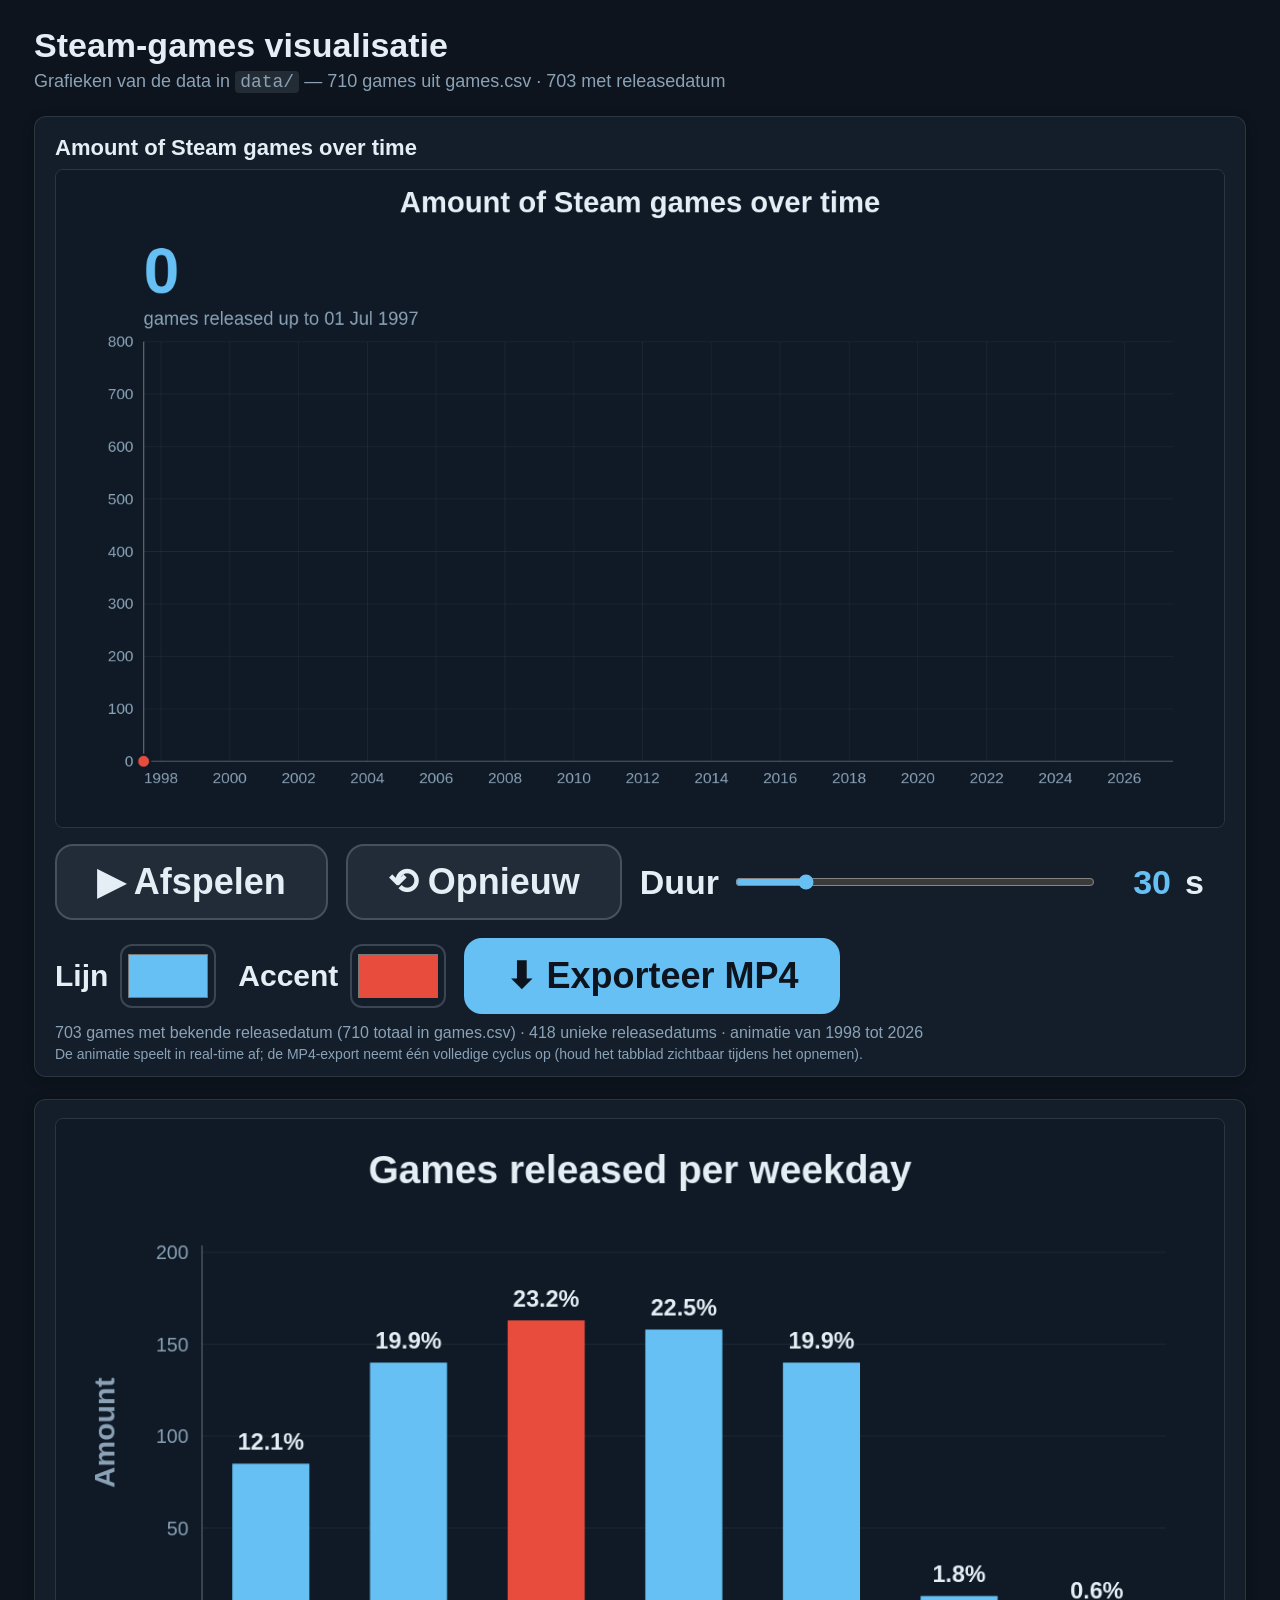
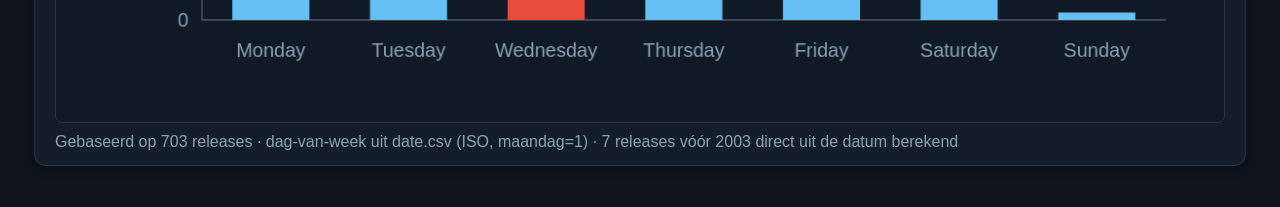
==== viz/index.html @ 36cf76b1 "z" ====
<!DOCTYPE html>
<html lang="nl">
<head>
<meta charset="utf-8">
<meta name="viewport" content="width=device-width, initial-scale=1">
<title>Steam-games visualisatie</title>
<link rel="stylesheet" href="static/style.css">
</head>
<body>

<header>
  <h1>Steam-games visualisatie</h1>
  <p class="sub">Grafieken van de data in <code>data/</code> — <span id="dataInfo">laden…</span></p>
</header>

<main>

  <!-- ===================== Tijdlijn (geanimeerd) ===================== -->
  <section class="card">
    <div class="card-head">
      <h2>Amount of Steam games over time</h2>
      <span id="recBadge" class="badge" hidden>⏺ Opnemen…</span>
    </div>

    <div class="canvas-wrap">
      <canvas id="timelineCanvas" width="1600" height="900"></canvas>
    </div>

    <div class="controls">
      <button id="playBtn" class="btn" title="Afspelen / pauzeren">▶ Afspelen</button>
      <button id="restartBtn" class="btn" title="Opnieuw vanaf het begin">⟲ Opnieuw</button>

      <label class="dur" for="durSlider">Duur
        <input type="range" id="durSlider" min="10" max="120" step="5" value="30">
        <output id="durVal" for="durSlider">30</output> s
      </label>

      <span class="colors">
        <label class="color" for="lineColor">Lijn
          <input type="color" id="lineColor" value="#66c0f4" title="Kleur van de lijn, het oppervlak en de balken">
        </label>
        <label class="color" for="accentColor">Accent
          <input type="color" id="accentColor" value="#e74c3c" title="Kleur van de stip en de drukste dag">
        </label>
      </span>

      <button id="exportBtn" class="btn primary" title="De animatie (één volledige cyclus) opnemen en downloaden als MP4">
        ⬇ Exporteer MP4
      </button>
      <span id="exportStatus" class="status" hidden></span>
    </div>

    <p class="foot" id="timelineFoot">Laden…</p>
    <p class="hint">De animatie speelt in real-time af; de MP4-export neemt één volledige cyclus op
      (houd het tabblad zichtbaar tijdens het opnemen).</p>
  </section>

  <!-- ===================== Weekday (statisch) ===================== -->
  <section class="card">
    <div class="canvas-wrap">
      <canvas id="weekdayCanvas" width="1200" height="620"></canvas>
    </div>

    <p class="foot" id="weekdayFoot">Laden…</p>
  </section>

</main>

<script src="static/app.js"></script>
</body>
</html>
---- viz/static/style.css ----
/* Steam-games visualisatie - styling (DONKER thema) */

:root {
  --bg: #0d141d;
  --card: #141e2a;
  --card-border: rgba(199, 213, 224, 0.13);
  --text: #e6eef5;
  --muted: #8ba2b6;
  --ui-accent: #66c0f4;
  --ui-accent-hover: #8ed2f8;
  --btn-bg: rgba(199, 213, 224, 0.08);
  --btn-bg-hover: rgba(199, 213, 224, 0.16);
  --btn-border: rgba(199, 213, 224, 0.22);
  --danger: #e74c3c;
}

* { box-sizing: border-box; }

[hidden] { display: none !important; }

body {
  margin: 0;
  background: var(--bg);
  color: var(--text);
  font-family: "Segoe UI", Arial, sans-serif;
  font-size: 15px;
}

header {
  padding: 26px 34px 10px;
  max-width: 1500px;
  margin: 0 auto;
}
header h1 {
  margin: 0;
  font-size: 34px;
  color: var(--text);
}
header .sub { margin: 6px 0 0; color: var(--muted); font-size: 18px; }
code { background: rgba(199, 213, 224, 0.12); border-radius: 4px; padding: 1px 5px; }

main {
  max-width: 1500px;
  margin: 0 auto;
  padding: 14px 34px 40px;
  display: flex;
  flex-direction: column;
  gap: 22px;
}

.card {
  background: var(--card);
  border: 1px solid var(--card-border);
  border-radius: 12px;
  padding: 18px 20px 14px;
  box-shadow: 0 2px 12px rgba(0, 0, 0, 0.25);
}

.card-head {
  display: flex;
  align-items: center;
  justify-content: space-between;
  gap: 12px;
  margin-bottom: 8px;
}
.card-head h2 {
  margin: 0;
  font-size: 22px;
  color: var(--text);
}

.badge {
  background: var(--danger);
  color: #fff;
  font-size: 24px;
  font-weight: 600;
  border-radius: 999px;
  padding: 6px 18px;
  letter-spacing: 0.3px;
}

.canvas-wrap canvas {
  display: block;
  width: 100%;
  height: auto;
  border: 1px solid var(--card-border);
  border-radius: 8px;
}

/* ---- Bediening bovenaan de pagina (250% groter) ---- */
.controls {
  display: flex;
  flex-wrap: wrap;
  align-items: center;
  gap: 18px;
  margin-top: 16px;
}
.btn {
  background: var(--btn-bg);
  border: 2px solid var(--btn-border);
  color: var(--text);
  border-radius: 18px;
  padding: 18px 40px;
  font-size: 36px;
  font-weight: 700;
  line-height: 1;
  cursor: pointer;
  transition: background 0.15s, border-color 0.15s;
}
.btn:hover { background: var(--btn-bg-hover); border-color: var(--ui-accent); }
.btn.primary {
  background: var(--ui-accent);
  border-color: var(--ui-accent);
  color: #0d141d;
}
.btn.primary:hover { background: var(--ui-accent-hover); }
.btn:disabled { opacity: 0.45; cursor: default; }
.btn.recording { background: var(--danger); border-color: var(--danger); color: #fff; }

.dur {
  display: inline-flex;
  align-items: center;
  gap: 14px;
  color: var(--text);
  font-size: 34px;
  font-weight: 600;
}
.dur input[type="range"] {
  width: 360px;
  height: 14px;
  accent-color: var(--ui-accent);
  cursor: pointer;
}
.dur output {
  min-width: 60px;
  text-align: right;
  color: var(--ui-accent);
  font-weight: 700;
}

.colors {
  display: inline-flex;
  align-items: center;
  gap: 22px;
}
.color {
  display: inline-flex;
  align-items: center;
  gap: 12px;
  color: var(--text);
  font-size: 30px;
  font-weight: 600;
}
.color input[type="color"] {
  width: 96px;
  height: 64px;
  padding: 4px;
  background: var(--card);
  border: 2px solid var(--btn-border);
  border-radius: 12px;
  cursor: pointer;
}

.status { color: var(--muted); font-size: 26px; }

.foot { margin: 10px 0 0; color: var(--muted); font-size: 16px; }
.hint { margin: 4px 0 0; color: var(--muted); font-size: 14px; }

.error-box {
  background: rgba(231, 76, 60, 0.15);
  border: 1px solid rgba(231, 76, 60, 0.45);
  color: #ffb3a7;
  border-radius: 8px;
  padding: 12px 16px;
  font-size: 16px;
}
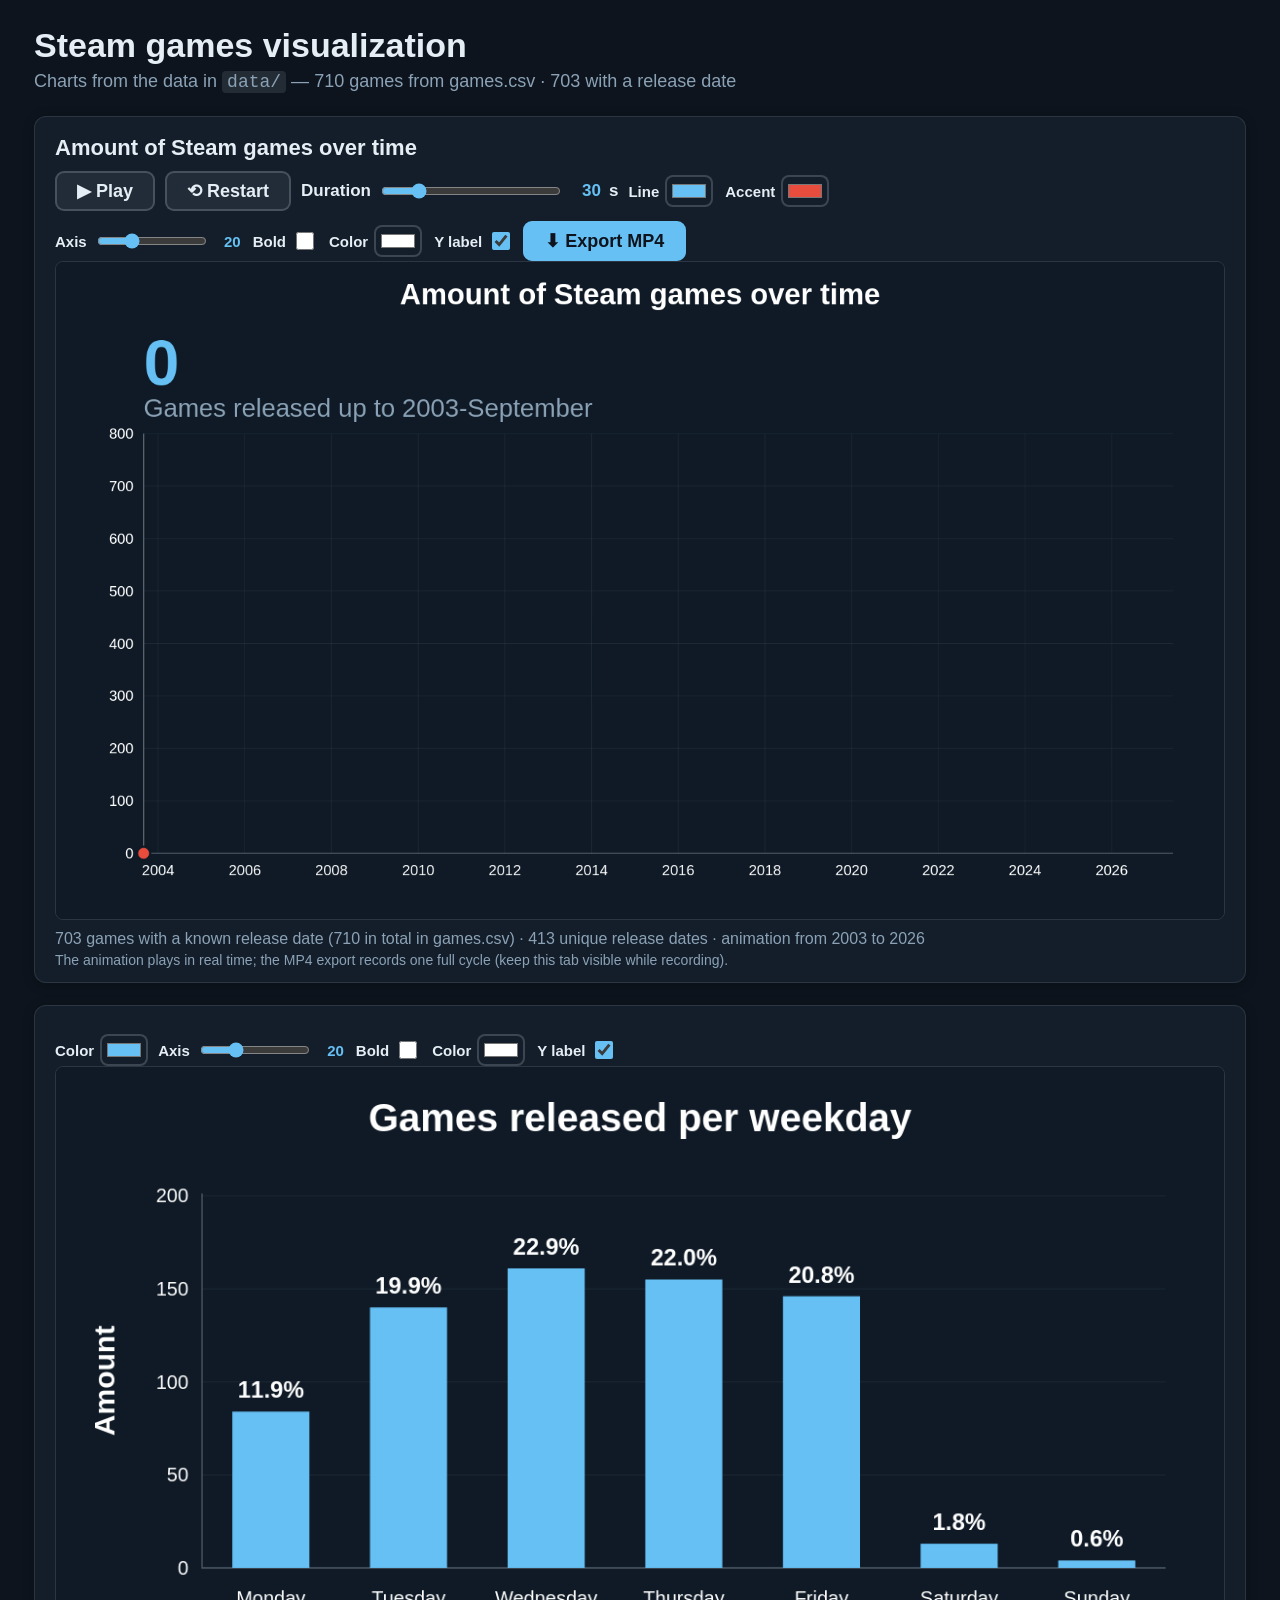
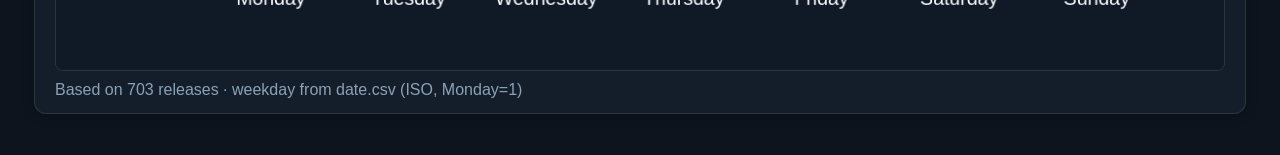
==== commit e04ad5fa: "z" ====
--- a/viz/index.html
+++ b/viz/index.html
@@ -1,67 +1,107 @@
 <!DOCTYPE html>
-<html lang="nl">
+<html lang="en">
 <head>
 <meta charset="utf-8">
 <meta name="viewport" content="width=device-width, initial-scale=1">
-<title>Steam-games visualisatie</title>
+<title>Steam games visualization</title>
 <link rel="stylesheet" href="static/style.css">
 </head>
 <body>
 
 <header>
-  <h1>Steam-games visualisatie</h1>
-  <p class="sub">Grafieken van de data in <code>data/</code> — <span id="dataInfo">laden…</span></p>
+  <h1>Steam games visualization</h1>
+  <p class="sub">Charts from the data in <code>data/</code> — <span id="dataInfo">Loading…</span></p>
 </header>
 
 <main>
 
-  <!-- ===================== Tijdlijn (geanimeerd) ===================== -->
+  <!-- ===================== Timeline (animated) ===================== -->
   <section class="card">
     <div class="card-head">
       <h2>Amount of Steam games over time</h2>
-      <span id="recBadge" class="badge" hidden>⏺ Opnemen…</span>
+      <span id="recBadge" class="badge" hidden>⏺ Recording…</span>
+    </div>
+
+    <div class="controls">
+      <button id="playBtn" class="btn" title="Play / pause">▶ Play</button>
+      <button id="restartBtn" class="btn" title="Restart from the beginning">⟲ Restart</button>
+
+      <label class="dur" for="durSlider">Duration
+        <input type="range" id="durSlider" min="10" max="120" step="5" value="30">
+        <output id="durVal" for="durSlider">30</output> s
+      </label>
+
+      <span class="colors">
+        <label class="color" for="lineColor">Line
+          <input type="color" id="lineColor" value="#66c0f4" title="Color of the line, the area and the counter">
+        </label>
+        <label class="color" for="accentColor">Accent
+          <input type="color" id="accentColor" value="#e74c3c" title="Color of the dot on the timeline">
+        </label>
+      </span>
+
+      <span class="axisgroup" title="X/Y axis values: size, bold, color and the y-axis label">
+        <label class="as-size" for="axisSize">Axis
+          <input type="range" id="axisSize" min="10" max="44" step="1" value="20">
+          <output id="axisSizeVal" for="axisSize">20</output>
+        </label>
+        <label class="tick" for="axisBold">Bold
+          <input type="checkbox" id="axisBold" title="Axis values in bold">
+        </label>
+        <label class="color" for="axisColor">Color
+          <input type="color" id="axisColor" value="#ffffff" title="Color of the axis values">
+        </label>
+        <label class="tick" for="axisYLabel" title="Show the label along the y-axis (e.g. Amount)">Y label
+          <input type="checkbox" id="axisYLabel" checked>
+        </label>
+      </span>
+
+      <button id="exportBtn" class="btn primary" title="Record one full cycle of the animation and download it as MP4">
+        ⬇ Export MP4
+      </button>
+      <span id="exportStatus" class="status" hidden></span>
     </div>
 
     <div class="canvas-wrap">
       <canvas id="timelineCanvas" width="1600" height="900"></canvas>
     </div>
 
+    <p class="foot" id="timelineFoot">Loading…</p>
+    <p class="hint">The animation plays in real time; the MP4 export records one full cycle
+      (keep this tab visible while recording).</p>
+  </section>
+
+  <!-- ===================== Weekday (static) ===================== -->
+  <section class="card">
     <div class="controls">
-      <button id="playBtn" class="btn" title="Afspelen / pauzeren">▶ Afspelen</button>
-      <button id="restartBtn" class="btn" title="Opnieuw vanaf het begin">⟲ Opnieuw</button>
-
-      <label class="dur" for="durSlider">Duur
-        <input type="range" id="durSlider" min="10" max="120" step="5" value="30">
-        <output id="durVal" for="durSlider">30</output> s
-      </label>
-
       <span class="colors">
-        <label class="color" for="lineColor">Lijn
-          <input type="color" id="lineColor" value="#66c0f4" title="Kleur van de lijn, het oppervlak en de balken">
-        </label>
-        <label class="color" for="accentColor">Accent
-          <input type="color" id="accentColor" value="#e74c3c" title="Kleur van de stip en de drukste dag">
+        <label class="color" for="weekdayColor">Color
+          <input type="color" id="weekdayColor" value="#66c0f4" title="Color of the bars of this chart">
         </label>
       </span>
 
-      <button id="exportBtn" class="btn primary" title="De animatie (één volledige cyclus) opnemen en downloaden als MP4">
-        ⬇ Exporteer MP4
-      </button>
-      <span id="exportStatus" class="status" hidden></span>
+      <span class="axisgroup" title="X/Y axis values of this chart (shared with the other charts)">
+        <label class="as-size" for="wdAxisSize">Axis
+          <input type="range" id="wdAxisSize" min="10" max="44" step="1" value="20">
+          <output id="wdAxisSizeVal" for="wdAxisSize">20</output>
+        </label>
+        <label class="tick" for="wdBold">Bold
+          <input type="checkbox" id="wdBold" title="Axis values in bold">
+        </label>
+        <label class="color" for="wdAxisColor">Color
+          <input type="color" id="wdAxisColor" value="#ffffff" title="Color of the axis values">
+        </label>
+        <label class="tick" for="wdYLabel" title="Show the y-axis label (Amount)">Y label
+          <input type="checkbox" id="wdYLabel" checked>
+        </label>
+      </span>
     </div>
 
-    <p class="foot" id="timelineFoot">Laden…</p>
-    <p class="hint">De animatie speelt in real-time af; de MP4-export neemt één volledige cyclus op
-      (houd het tabblad zichtbaar tijdens het opnemen).</p>
-  </section>
-
-  <!-- ===================== Weekday (statisch) ===================== -->
-  <section class="card">
     <div class="canvas-wrap">
       <canvas id="weekdayCanvas" width="1200" height="620"></canvas>
     </div>
 
-    <p class="foot" id="weekdayFoot">Laden…</p>
+    <p class="foot" id="weekdayFoot">Loading…</p>
   </section>
 
 </main>
--- a/viz/static/style.css
+++ b/viz/static/style.css
@@ -87,21 +87,21 @@
   border-radius: 8px;
 }
 
-/* ---- Bediening bovenaan de pagina (250% groter) ---- */
+/* ---- Bediening bovenaan de pagina ---- */
 .controls {
   display: flex;
   flex-wrap: wrap;
   align-items: center;
-  gap: 18px;
-  margin-top: 16px;
+  gap: 10px;
+  margin-top: 10px;
 }
 .btn {
   background: var(--btn-bg);
   border: 2px solid var(--btn-border);
   color: var(--text);
-  border-radius: 18px;
-  padding: 18px 40px;
-  font-size: 36px;
+  border-radius: 9px;
+  padding: 9px 20px;
+  font-size: 18px;
   font-weight: 700;
   line-height: 1;
   cursor: pointer;
@@ -120,19 +120,19 @@
 .dur {
   display: inline-flex;
   align-items: center;
-  gap: 14px;
-  color: var(--text);
-  font-size: 34px;
+  gap: 8px;
+  color: var(--text);
+  font-size: 17px;
   font-weight: 600;
 }
 .dur input[type="range"] {
-  width: 360px;
-  height: 14px;
+  width: 180px;
+  height: 8px;
   accent-color: var(--ui-accent);
   cursor: pointer;
 }
 .dur output {
-  min-width: 60px;
+  min-width: 30px;
   text-align: right;
   color: var(--ui-accent);
   font-weight: 700;
@@ -141,27 +141,68 @@
 .colors {
   display: inline-flex;
   align-items: center;
-  gap: 22px;
+  gap: 12px;
 }
 .color {
   display: inline-flex;
   align-items: center;
-  gap: 12px;
-  color: var(--text);
-  font-size: 30px;
+  gap: 6px;
+  color: var(--text);
+  font-size: 15px;
   font-weight: 600;
 }
 .color input[type="color"] {
-  width: 96px;
-  height: 64px;
-  padding: 4px;
+  width: 48px;
+  height: 32px;
+  padding: 3px;
   background: var(--card);
   border: 2px solid var(--btn-border);
-  border-radius: 12px;
-  cursor: pointer;
-}
-
-.status { color: var(--muted); font-size: 26px; }
+  border-radius: 8px;
+  cursor: pointer;
+}
+
+.axisgroup {
+  display: inline-flex;
+  align-items: center;
+  gap: 12px;
+}
+.as-size {
+  display: inline-flex;
+  align-items: center;
+  gap: 8px;
+  color: var(--text);
+  font-size: 15px;
+  font-weight: 600;
+}
+.as-size input[type="range"] {
+  width: 110px;
+  height: 8px;
+  accent-color: var(--ui-accent);
+  cursor: pointer;
+}
+.as-size output {
+  min-width: 24px;
+  text-align: right;
+  color: var(--ui-accent);
+  font-weight: 700;
+}
+.tick {
+  display: inline-flex;
+  align-items: center;
+  gap: 6px;
+  color: var(--text);
+  font-size: 15px;
+  font-weight: 600;
+  cursor: pointer;
+}
+.tick input {
+  width: 18px;
+  height: 18px;
+  accent-color: var(--ui-accent);
+  cursor: pointer;
+}
+
+.status { color: var(--muted); font-size: 13px; }
 
 .foot { margin: 10px 0 0; color: var(--muted); font-size: 16px; }
 .hint { margin: 4px 0 0; color: var(--muted); font-size: 14px; }
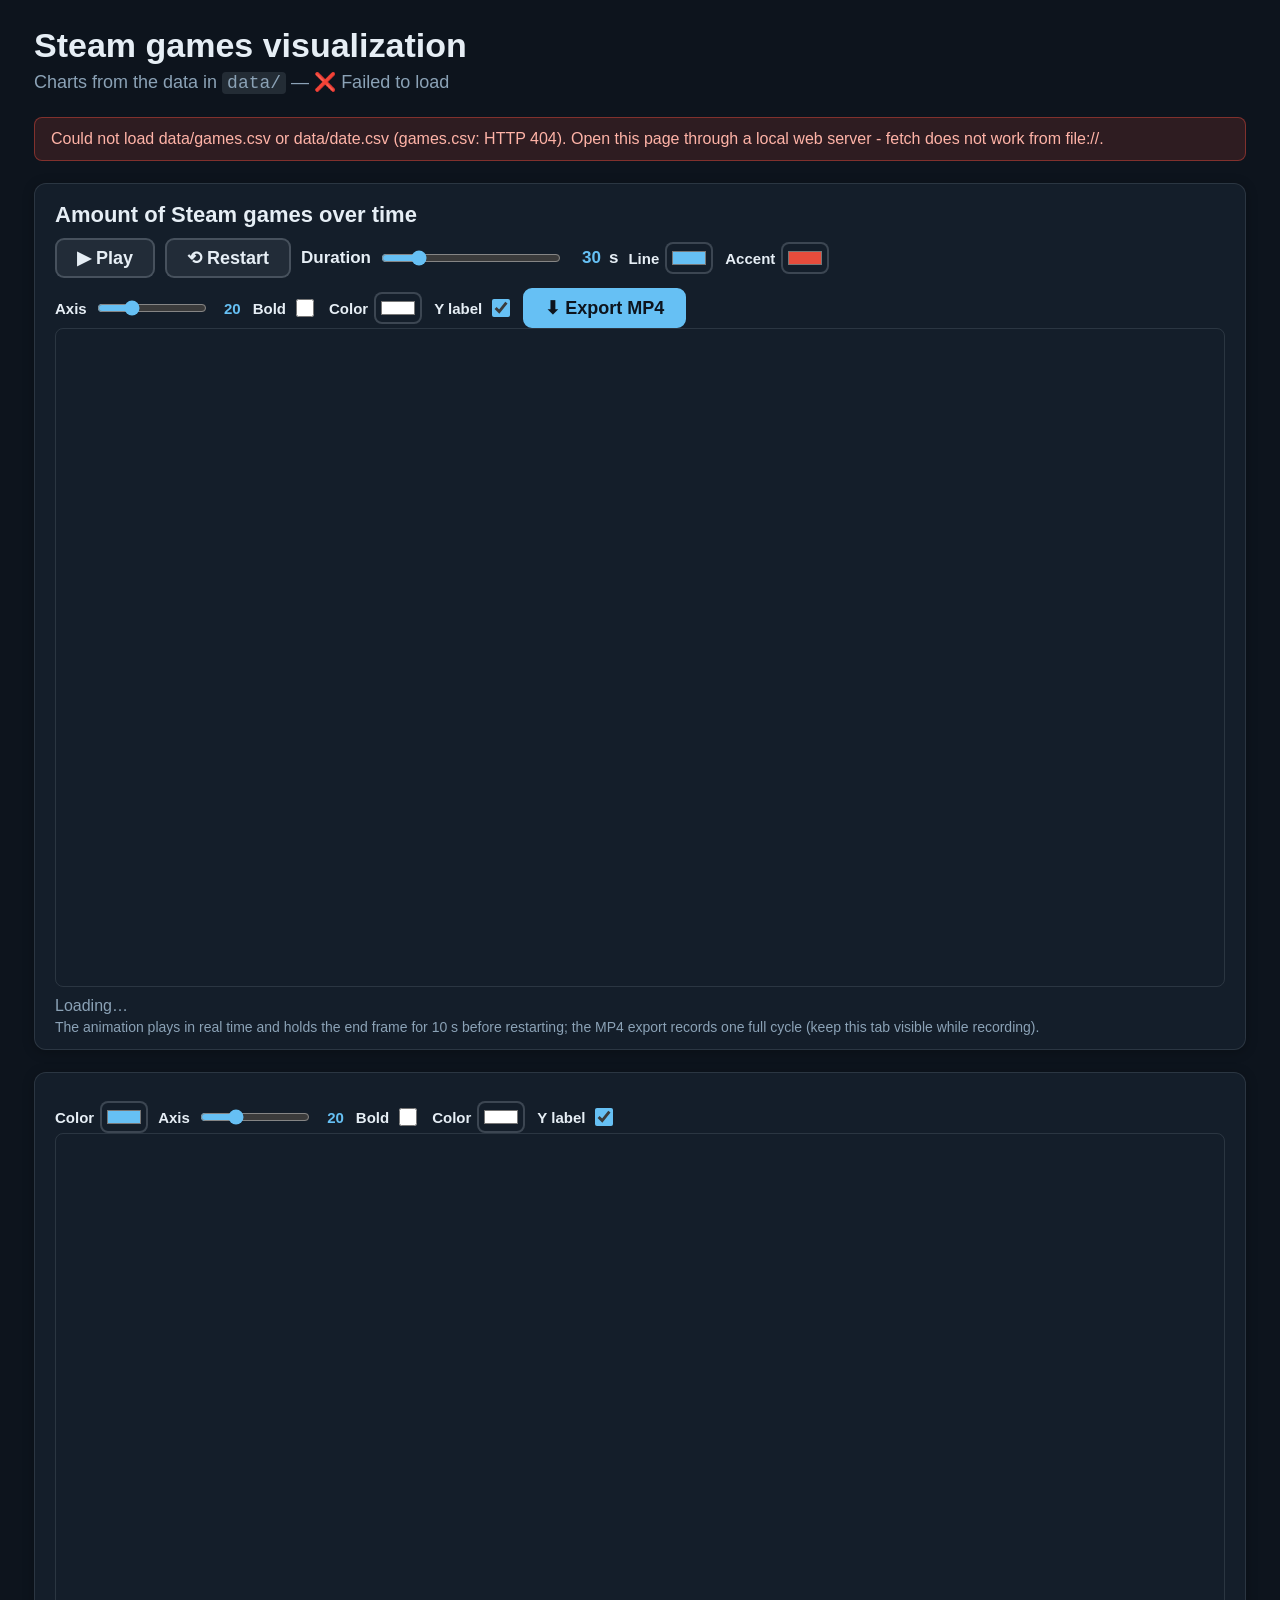
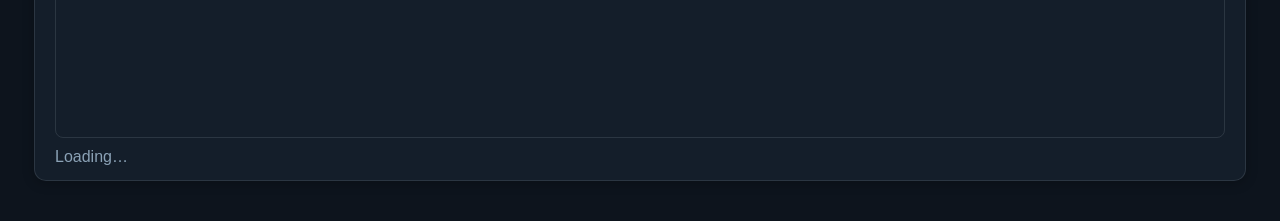
==== commit 055d9502: "fix layout visuals" ====
--- a/viz/index.html
+++ b/viz/index.html
@@ -67,8 +67,8 @@
     </div>
 
     <p class="foot" id="timelineFoot">Loading…</p>
-    <p class="hint">The animation plays in real time; the MP4 export records one full cycle
-      (keep this tab visible while recording).</p>
+    <p class="hint">The animation plays in real time and holds the end frame for 10 s before
+      restarting; the MP4 export records one full cycle (keep this tab visible while recording).</p>
   </section>
 
   <!-- ===================== Weekday (static) ===================== -->
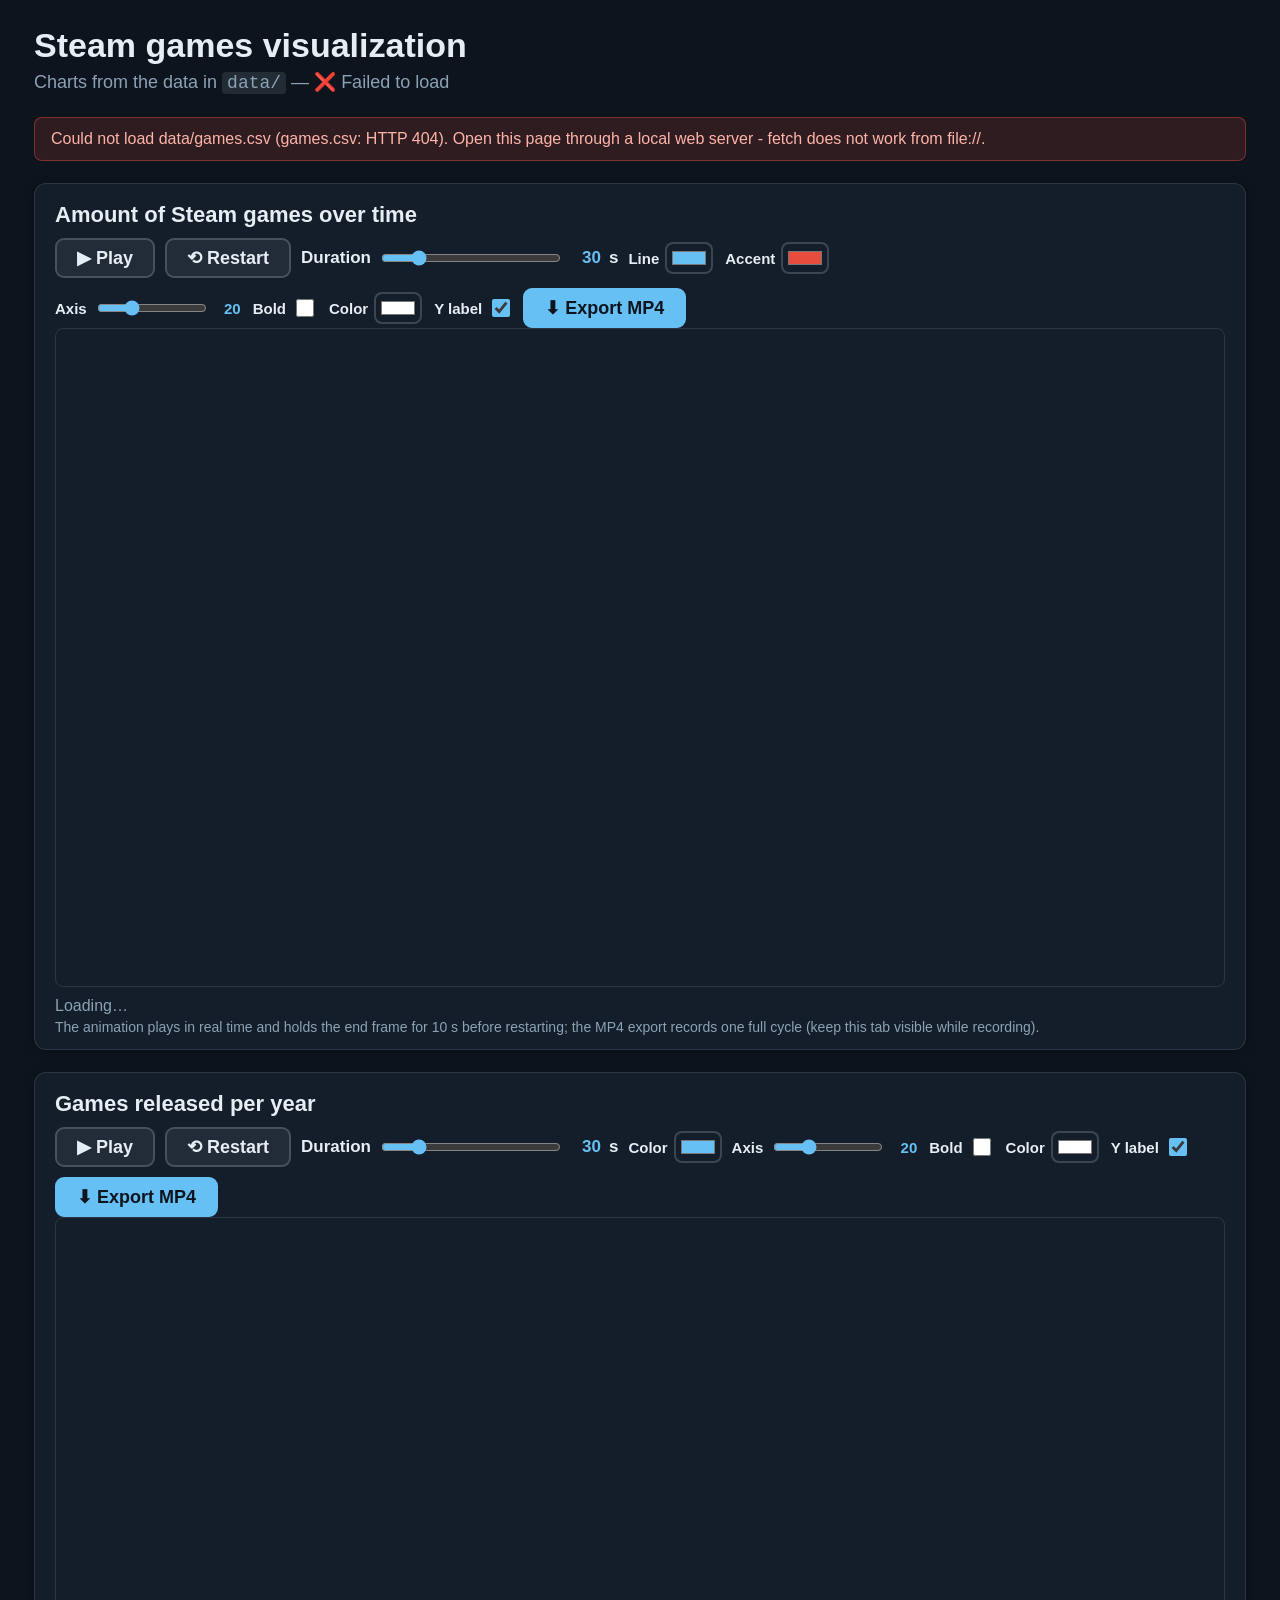
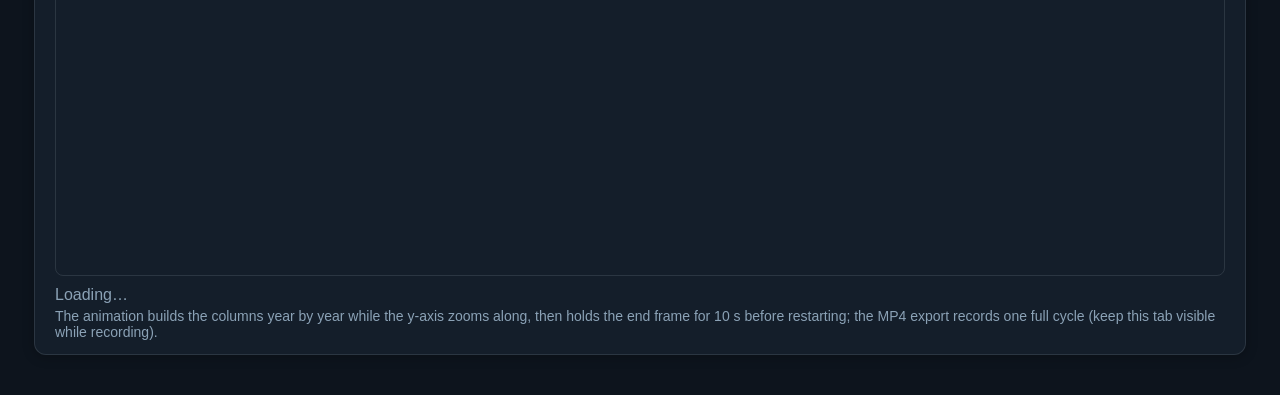
==== commit 5cba7ba3: "e" ====
--- a/viz/index.html
+++ b/viz/index.html
@@ -71,37 +71,58 @@
       restarting; the MP4 export records one full cycle (keep this tab visible while recording).</p>
   </section>
 
-  <!-- ===================== Weekday (static) ===================== -->
+  <!-- ===================== Per year (animated) ===================== -->
   <section class="card">
+    <div class="card-head">
+      <h2>Games released per year</h2>
+      <span id="yrRecBadge" class="badge" hidden>⏺ Recording…</span>
+    </div>
+
     <div class="controls">
+      <button id="yrPlayBtn" class="btn" title="Play / pause">▶ Play</button>
+      <button id="yrRestartBtn" class="btn" title="Restart from the beginning">⟲ Restart</button>
+
+      <label class="dur" for="yrDurSlider">Duration
+        <input type="range" id="yrDurSlider" min="10" max="120" step="5" value="30">
+        <output id="yrDurVal" for="yrDurSlider">30</output> s
+      </label>
+
       <span class="colors">
-        <label class="color" for="weekdayColor">Color
-          <input type="color" id="weekdayColor" value="#66c0f4" title="Color of the bars of this chart">
+        <label class="color" for="yearlyColor">Color
+          <input type="color" id="yearlyColor" value="#66c0f4" title="Color of the bars of this chart">
         </label>
       </span>
 
       <span class="axisgroup" title="X/Y axis values of this chart (shared with the other charts)">
-        <label class="as-size" for="wdAxisSize">Axis
-          <input type="range" id="wdAxisSize" min="10" max="44" step="1" value="20">
-          <output id="wdAxisSizeVal" for="wdAxisSize">20</output>
+        <label class="as-size" for="yrAxisSize">Axis
+          <input type="range" id="yrAxisSize" min="10" max="44" step="1" value="20">
+          <output id="yrAxisSizeVal" for="yrAxisSize">20</output>
         </label>
-        <label class="tick" for="wdBold">Bold
-          <input type="checkbox" id="wdBold" title="Axis values in bold">
+        <label class="tick" for="yrBold">Bold
+          <input type="checkbox" id="yrBold" title="Axis values in bold">
         </label>
-        <label class="color" for="wdAxisColor">Color
-          <input type="color" id="wdAxisColor" value="#ffffff" title="Color of the axis values">
+        <label class="color" for="yrAxisColor">Color
+          <input type="color" id="yrAxisColor" value="#ffffff" title="Color of the axis values">
         </label>
-        <label class="tick" for="wdYLabel" title="Show the y-axis label (Amount)">Y label
-          <input type="checkbox" id="wdYLabel" checked>
+        <label class="tick" for="yrYLabel" title="Show the y-axis label (Amount)">Y label
+          <input type="checkbox" id="yrYLabel" checked>
         </label>
       </span>
+
+      <button id="yrExportBtn" class="btn primary" title="Record one full cycle of the animation and download it as MP4">
+        ⬇ Export MP4
+      </button>
+      <span id="yrExportStatus" class="status" hidden></span>
     </div>
 
     <div class="canvas-wrap">
-      <canvas id="weekdayCanvas" width="1200" height="620"></canvas>
+      <canvas id="yearlyCanvas" width="1600" height="900"></canvas>
     </div>
 
-    <p class="foot" id="weekdayFoot">Loading…</p>
+    <p class="foot" id="yearlyFoot">Loading…</p>
+    <p class="hint">The animation builds the columns year by year while the y-axis zooms along,
+      then holds the end frame for 10 s before restarting; the MP4 export records one full cycle
+      (keep this tab visible while recording).</p>
   </section>
 
 </main>
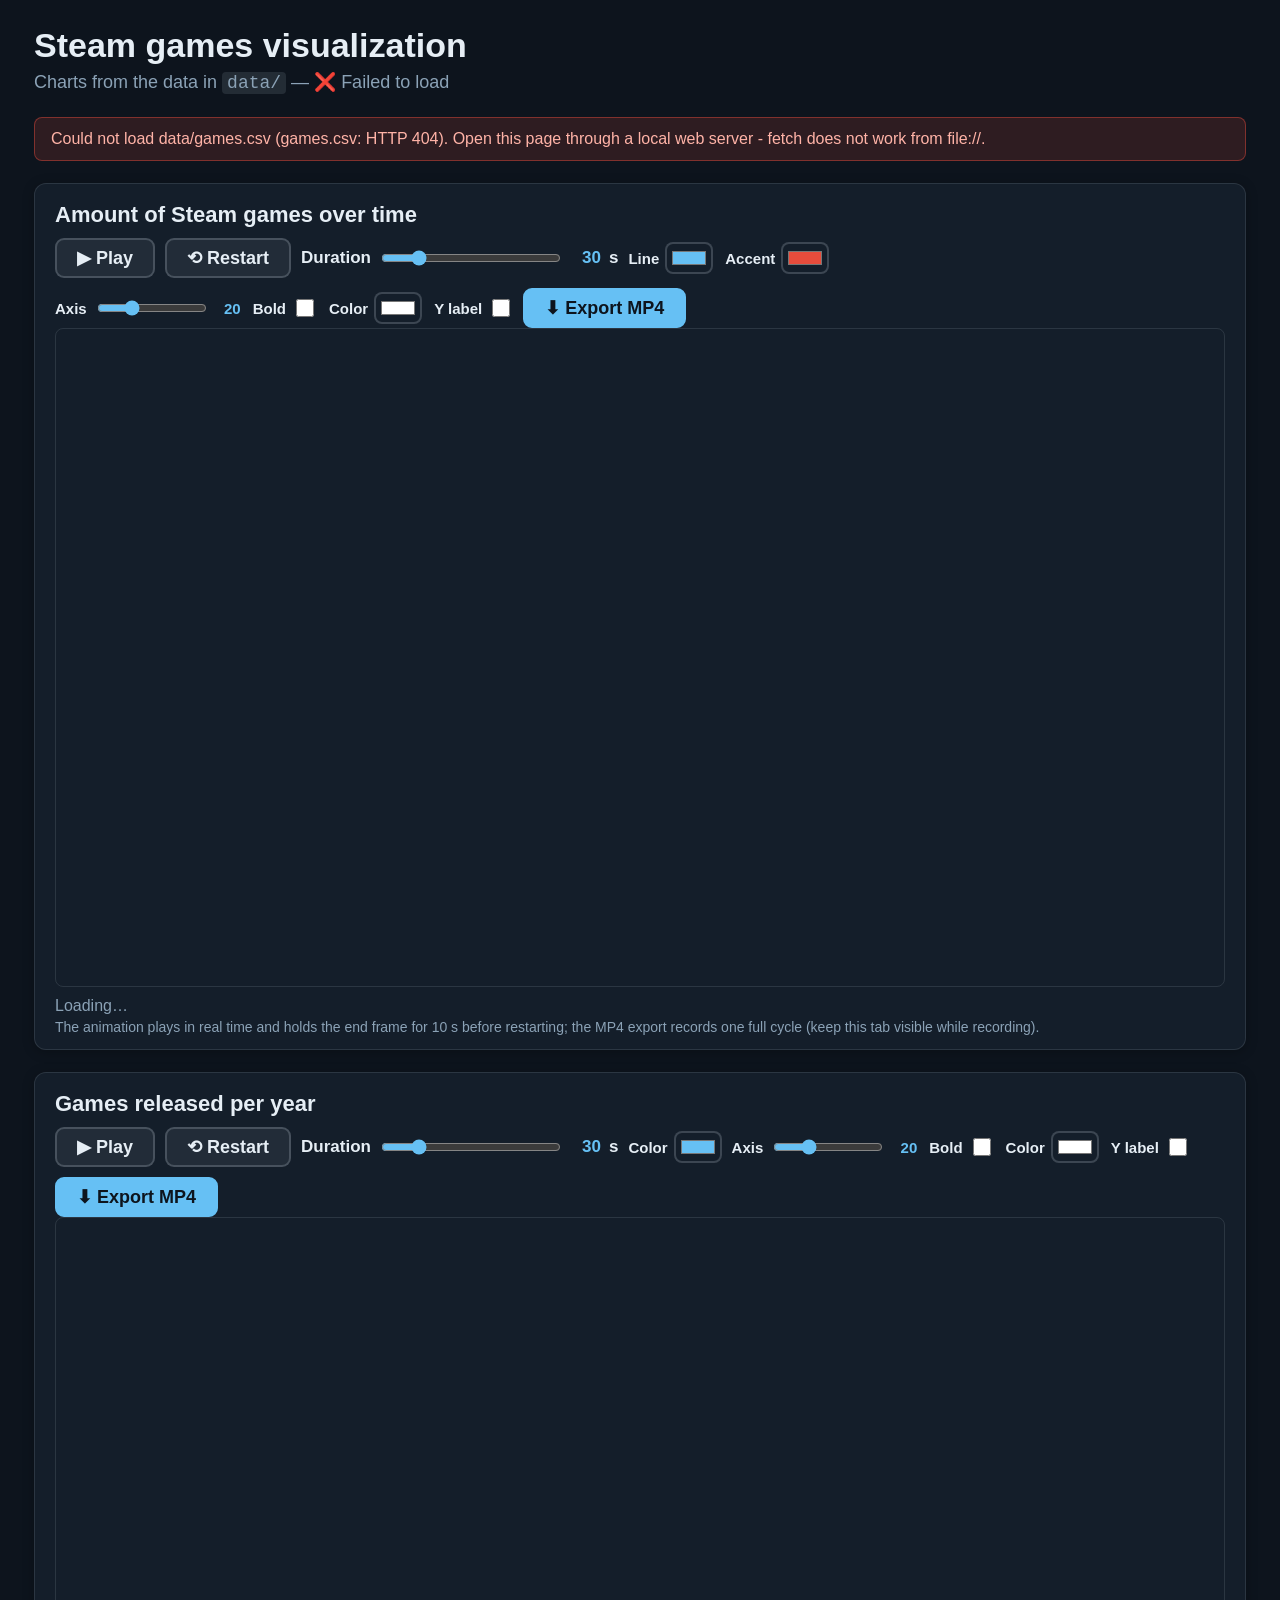
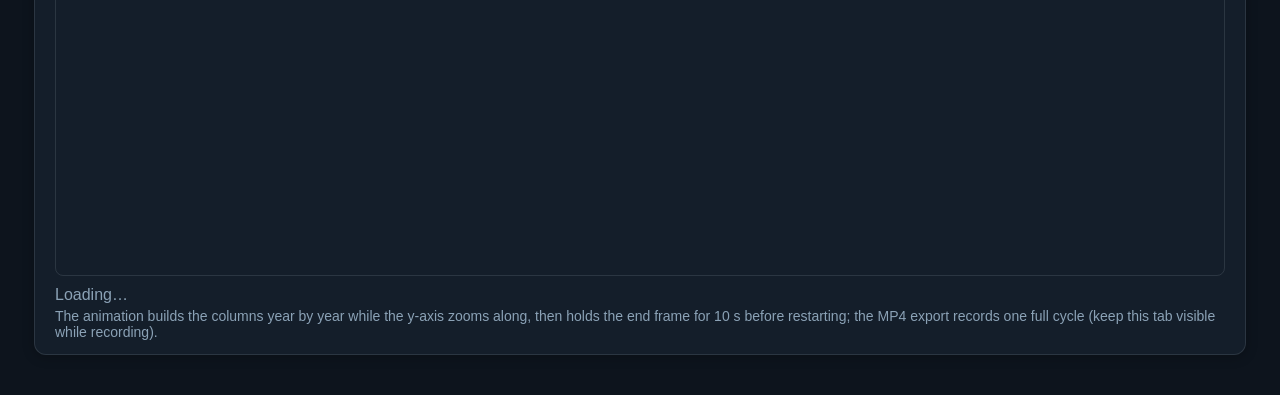
==== commit 51a2e56f: "e" ====
--- a/viz/index.html
+++ b/viz/index.html
@@ -52,7 +52,7 @@
           <input type="color" id="axisColor" value="#ffffff" title="Color of the axis values">
         </label>
         <label class="tick" for="axisYLabel" title="Show the label along the y-axis (e.g. Amount)">Y label
-          <input type="checkbox" id="axisYLabel" checked>
+          <input type="checkbox" id="axisYLabel">
         </label>
       </span>
 
@@ -105,7 +105,7 @@
           <input type="color" id="yrAxisColor" value="#ffffff" title="Color of the axis values">
         </label>
         <label class="tick" for="yrYLabel" title="Show the y-axis label (Amount)">Y label
-          <input type="checkbox" id="yrYLabel" checked>
+          <input type="checkbox" id="yrYLabel">
         </label>
       </span>
 
